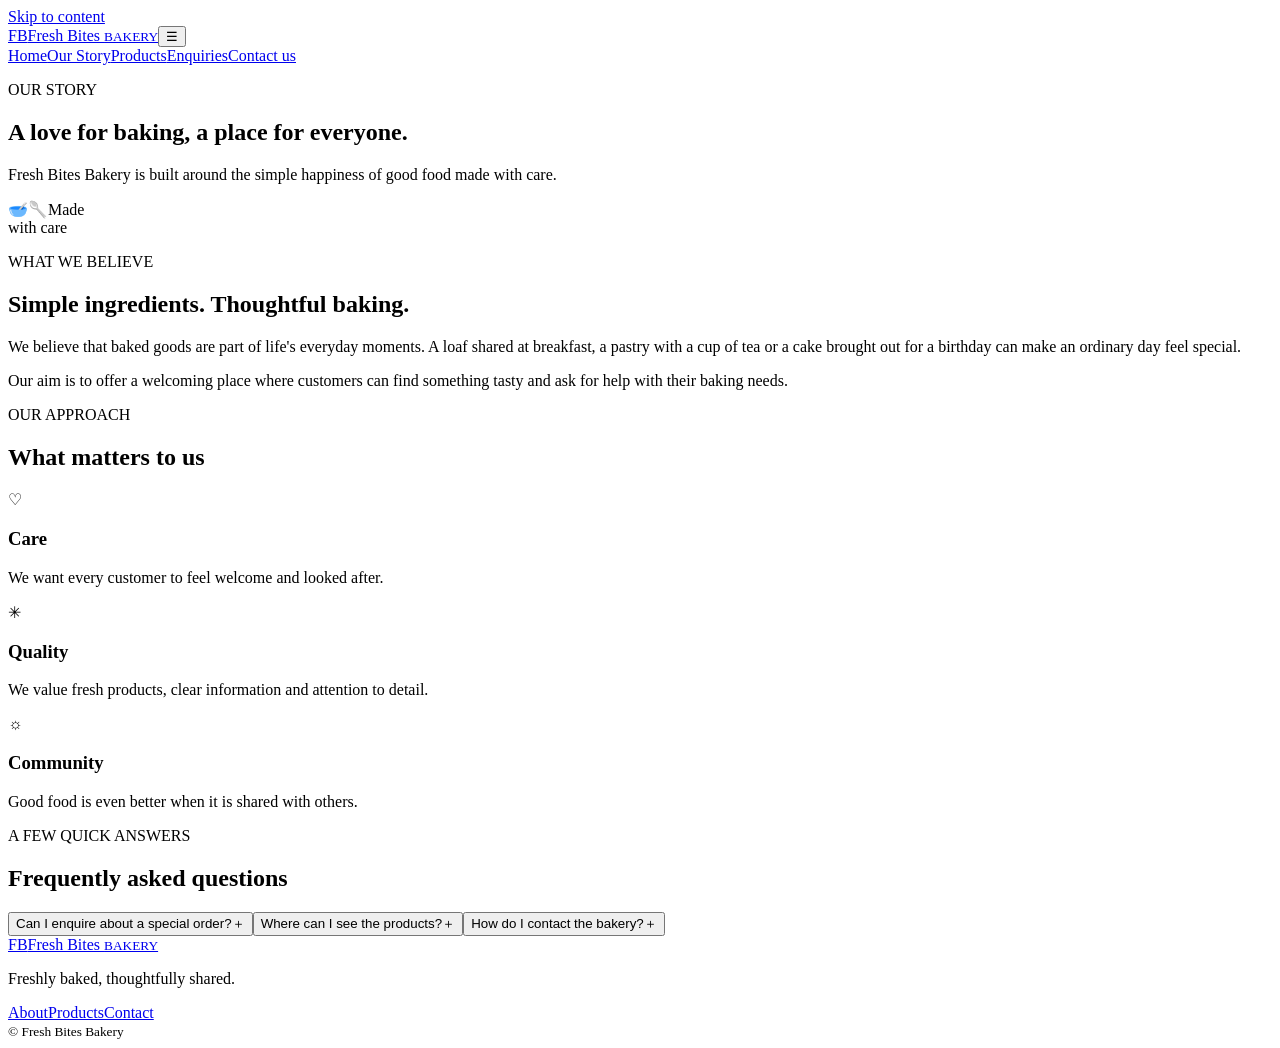
==== about.html @ 4c778be9 "feat: add bakery story and FAQ page" ====
<!doctype html>
<html lang="en"><head><meta charset="utf-8"><meta name="viewport" content="width=device-width, initial-scale=1"><meta name="description" content="Learn about Fresh Bites Bakery and our love of fresh baking and sharing good food."><title>Our Story | Fresh Bites Bakery</title><link rel="stylesheet" href="css/style.css"><script src="js/script.js" defer></script></head>
<body><a class="skip-link" href="#main">Skip to content</a><header class="site-header"><a class="brand" href="index.html"><span class="brand-mark">FB</span><span>Fresh Bites <small>BAKERY</small></span></a><button class="menu-toggle" aria-expanded="false" aria-controls="primary-nav" aria-label="Open navigation">☰</button><nav id="primary-nav" class="primary-nav" aria-label="Main navigation"><a href="index.html">Home</a><a aria-current="page" href="about.html">Our Story</a><a href="products.html">Products</a><a href="enquiry.html">Enquiries</a><a class="nav-cta" href="contact.html">Contact us</a></nav></header>
<main id="main"><section class="page-hero"><p class="eyebrow">OUR STORY</p><h1>A love for baking, a place for everyone.</h1><p>Fresh Bites Bakery is built around the simple happiness of good food made with care.</p></section>
<section class="section split-section"><div class="story-art" role="img" aria-label="Illustration of a bakery mixing bowl and whisk"><span>🥣</span><span>🥄</span><span class="story-stamp">Made<br>with care</span></div><div><p class="eyebrow">WHAT WE BELIEVE</p><h2>Simple ingredients. Thoughtful baking.</h2><p>We believe that baked goods are part of life's everyday moments. A loaf shared at breakfast, a pastry with a cup of tea or a cake brought out for a birthday can make an ordinary day feel special.</p><p>Our aim is to offer a welcoming place where customers can find something tasty and ask for help with their baking needs.</p></div></section>
<section class="section section-tint"><div class="section-heading"><div><p class="eyebrow">OUR APPROACH</p><h2>What matters to us</h2></div></div><div class="values-grid"><article><span>♡</span><h3>Care</h3><p>We want every customer to feel welcome and looked after.</p></article><article><span>✳</span><h3>Quality</h3><p>We value fresh products, clear information and attention to detail.</p></article><article><span>☼</span><h3>Community</h3><p>Good food is even better when it is shared with others.</p></article></div></section>
<section class="section faq-section"><p class="eyebrow">A FEW QUICK ANSWERS</p><h2>Frequently asked questions</h2><div class="accordion"><button class="accordion-trigger" aria-expanded="false">Can I enquire about a special order?<span>＋</span></button><div class="accordion-panel" hidden><p>Yes. Use the enquiry form and include the product, quantity and date you have in mind. The bakery can then respond with availability and details.</p></div><button class="accordion-trigger" aria-expanded="false">Where can I see the products?<span>＋</span></button><div class="accordion-panel" hidden><p>Visit the Products page for an overview of the product categories.</p></div><button class="accordion-trigger" aria-expanded="false">How do I contact the bakery?<span>＋</span></button><div class="accordion-panel" hidden><p>Use the Contact page to send a general message or enquiry.</p></div></div></section></main>
<footer class="site-footer"><a class="brand brand-footer" href="index.html"><span class="brand-mark">FB</span><span>Fresh Bites <small>BAKERY</small></span></a><p>Freshly baked, thoughtfully shared.</p><div class="footer-links"><a href="about.html">About</a><a href="products.html">Products</a><a href="contact.html">Contact</a></div><small>© <span data-year></span> Fresh Bites Bakery</small></footer></body></html>
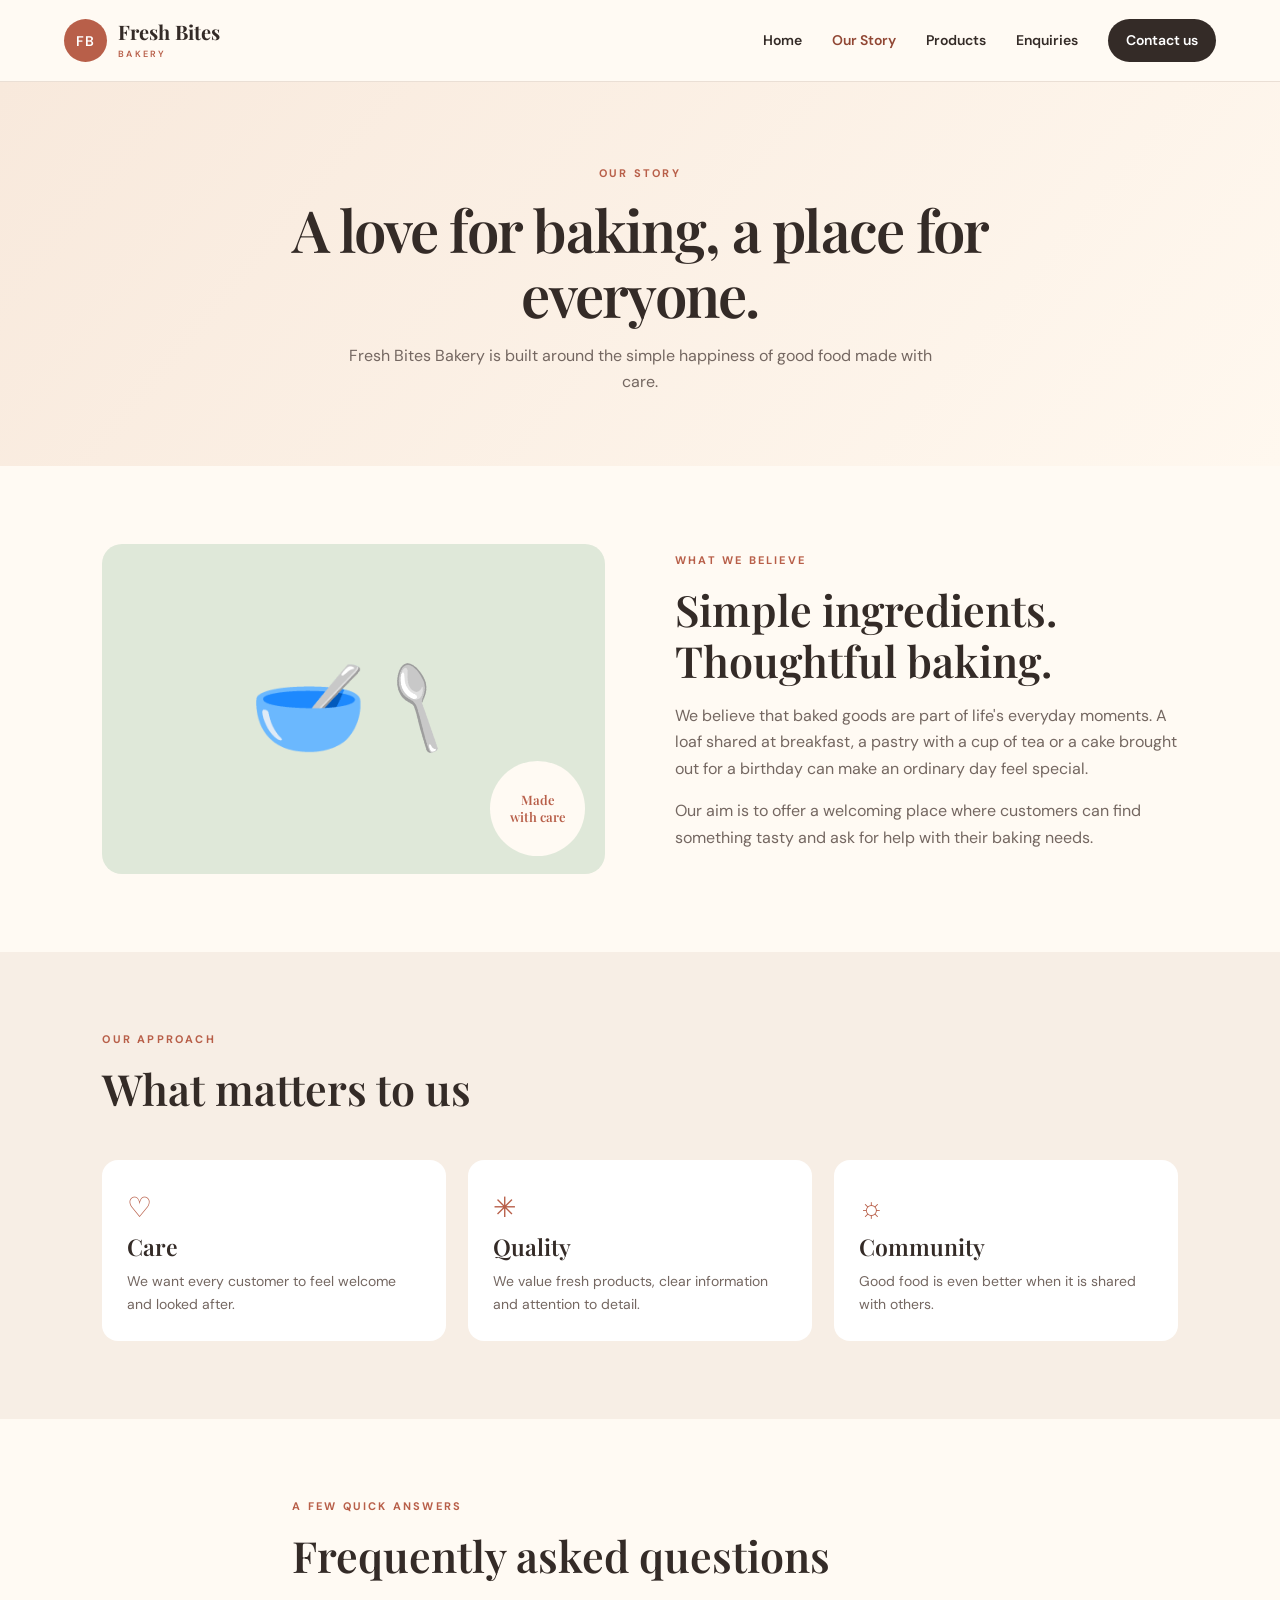
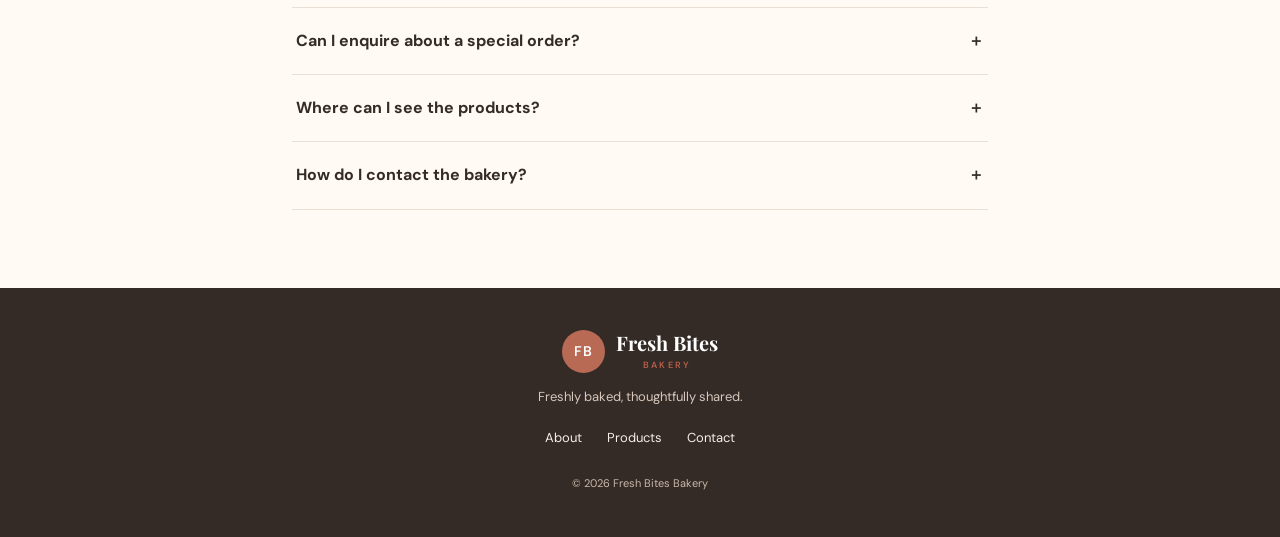
==== commit be32c626: "seo: add canonical and social sharing metadata" ====
--- a/about.html
+++ b/about.html
@@ -1,5 +1,5 @@
 <!doctype html>
-<html lang="en"><head><meta charset="utf-8"><meta name="viewport" content="width=device-width, initial-scale=1"><meta name="description" content="Learn about Fresh Bites Bakery and our love of fresh baking and sharing good food."><title>Our Story | Fresh Bites Bakery</title><link rel="stylesheet" href="css/style.css"><script src="js/script.js" defer></script></head>
+<html lang="en"><head><meta charset="utf-8"><meta name="viewport" content="width=device-width, initial-scale=1"><meta name="description" content="Learn about Fresh Bites Bakery and our love of fresh baking and sharing good food."><title>Our Story | Fresh Bites Bakery</title><link rel="stylesheet" href="css/style.css"><script src="js/script.js" defer></script><link rel="canonical" href="https://st10502124.github.io/WEDE5020-POE-Part-3-ST10502124/about.html"><meta property="og:type" content="website"><meta property="og:site_name" content="Fresh Bites Bakery"><meta property="og:title" content="Our Story | Fresh Bites Bakery"><meta property="og:description" content="Learn about Fresh Bites Bakery, our values and the care behind our baked goods."><meta property="og:url" content="https://st10502124.github.io/WEDE5020-POE-Part-3-ST10502124/about.html"><meta name="twitter:card" content="summary"><meta name="twitter:title" content="Our Story | Fresh Bites Bakery"><meta name="twitter:description" content="Learn about Fresh Bites Bakery, our values and the care behind our baked goods."></head>
 <body><a class="skip-link" href="#main">Skip to content</a><header class="site-header"><a class="brand" href="index.html"><span class="brand-mark">FB</span><span>Fresh Bites <small>BAKERY</small></span></a><button class="menu-toggle" aria-expanded="false" aria-controls="primary-nav" aria-label="Open navigation">☰</button><nav id="primary-nav" class="primary-nav" aria-label="Main navigation"><a href="index.html">Home</a><a aria-current="page" href="about.html">Our Story</a><a href="products.html">Products</a><a href="enquiry.html">Enquiries</a><a class="nav-cta" href="contact.html">Contact us</a></nav></header>
 <main id="main"><section class="page-hero"><p class="eyebrow">OUR STORY</p><h1>A love for baking, a place for everyone.</h1><p>Fresh Bites Bakery is built around the simple happiness of good food made with care.</p></section>
 <section class="section split-section"><div class="story-art" role="img" aria-label="Illustration of a bakery mixing bowl and whisk"><span>🥣</span><span>🥄</span><span class="story-stamp">Made<br>with care</span></div><div><p class="eyebrow">WHAT WE BELIEVE</p><h2>Simple ingredients. Thoughtful baking.</h2><p>We believe that baked goods are part of life's everyday moments. A loaf shared at breakfast, a pastry with a cup of tea or a cake brought out for a birthday can make an ordinary day feel special.</p><p>Our aim is to offer a welcoming place where customers can find something tasty and ask for help with their baking needs.</p></div></section>
--- a/css/style.css
+++ b/css/style.css
@@ -0,0 +1,17 @@
+@import url('https://fonts.googleapis.com/css2?family=DM+Sans:wght@400;500;600;700&family=Playfair+Display:wght@500;600;700&display=swap');
+:root{--ink:#342b27;--muted:#746761;--cream:#fffaf3;--paper:#fff;--peach:#f4d7c5;--rose:#b85f49;--rose-dark:#914734;--sage:#dfe8d9;--line:#eadfd5;--shadow:0 16px 45px rgba(65,43,32,.09);--serif:'Playfair Display',Georgia,serif;--sans:'DM Sans',Arial,sans-serif}
+*{box-sizing:border-box}html{scroll-behavior:smooth}body{margin:0;background:var(--cream);color:var(--ink);font-family:var(--sans);font-size:16px;line-height:1.65}a{color:var(--rose-dark)}a:hover{color:var(--rose)}button,input,select,textarea{font:inherit}.skip-link{position:absolute;left:-9999px;top:1rem;background:#fff;padding:.7rem 1rem;z-index:20}.skip-link:focus{left:1rem}.site-header{height:82px;padding:0 max(5vw,24px);display:flex;align-items:center;justify-content:space-between;background:rgba(255,250,243,.96);border-bottom:1px solid var(--line);position:sticky;top:0;z-index:10}.brand{display:flex;gap:11px;align-items:center;text-decoration:none;color:var(--ink);font-family:var(--serif);font-size:20px;font-weight:700;line-height:1.1}.brand small{display:block;font:600 9px var(--sans);letter-spacing:.25em;color:var(--rose);margin-top:5px}.brand-mark{display:grid;place-items:center;width:43px;height:43px;border-radius:50%;background:var(--rose);color:#fff;font:600 14px var(--sans);letter-spacing:.04em}.primary-nav{display:flex;align-items:center;gap:30px}.primary-nav a{text-decoration:none;color:var(--ink);font-size:14px;font-weight:600}.primary-nav a[aria-current=page]{color:var(--rose-dark)}.primary-nav .nav-cta{padding:10px 18px;border-radius:30px;background:var(--ink);color:#fff}.menu-toggle{display:none;border:0;background:transparent;font-size:26px;color:var(--ink)}.hero{min-height:540px;padding:75px max(8vw,28px);display:grid;grid-template-columns:1.05fr .95fr;align-items:center;gap:40px;background:linear-gradient(110deg,#fffaf3 50%,#f8e7d9 50%)}.hero-copy{max-width:570px}.eyebrow{font-size:11px;letter-spacing:.2em;font-weight:700;color:var(--rose);margin:0 0 15px}.hero h1,.page-hero h1{font:600 clamp(42px,5vw,68px)/1.12 var(--serif);letter-spacing:-.03em;margin:0 0 22px}.hero h1 em{color:var(--rose);font-weight:500}.hero-copy>p:not(.eyebrow){max-width:470px;color:var(--muted);font-size:18px}.hero-actions{display:flex;align-items:center;gap:25px;margin-top:30px}.button{display:inline-flex;justify-content:center;align-items:center;border:0;border-radius:30px;padding:13px 23px;text-decoration:none;font-weight:700;font-size:14px;cursor:pointer;transition:transform .2s,background .2s}.button:hover{transform:translateY(-2px)}.button-primary{background:var(--rose);color:white}.button-primary:hover{background:var(--rose-dark);color:white}.button-light{background:white;color:var(--rose-dark)}.text-link{font-size:14px;font-weight:700;text-decoration:none}.hero-art{height:360px;max-width:480px;width:100%;justify-self:center;position:relative;display:grid;place-items:center}.art-sun{position:absolute;width:280px;height:280px;background:#f0c9ad;border-radius:50%;top:25px;right:35px}.art-plate{position:absolute;width:340px;height:210px;border-radius:50%;background:#fff8ee;border:12px solid #e9c6ac;bottom:32px;left:20px;transform:rotate(-10deg);box-shadow:var(--shadow)}.art-loaf,.art-croissant{position:absolute;font-size:120px;filter:drop-shadow(0 12px 8px #9e745044)}.art-loaf{left:95px;top:85px;transform:rotate(-20deg)}.art-croissant{right:65px;bottom:75px;transform:rotate(15deg)}.art-note{position:absolute;right:0;top:35px;background:var(--sage);border-radius:50%;width:95px;height:95px;display:grid;place-items:center;text-align:center;font:600 13px var(--serif);transform:rotate(9deg)}.section{padding:78px max(8vw,28px)}.intro-grid{display:grid;grid-template-columns:1fr 1fr;gap:70px;align-items:center}.section h2,.form-layout h2{font:600 clamp(30px,3.5vw,43px)/1.2 var(--serif);margin:0 0 15px}.intro-grid>p{color:var(--muted);max-width:540px}.section-tint{background:#f7eee5}.section-heading{display:flex;justify-content:space-between;align-items:end;gap:20px;margin-bottom:30px}.feature-grid,.values-grid{display:grid;grid-template-columns:repeat(3,1fr);gap:22px}.feature-card{background:#fff;border-radius:18px;padding:18px 22px 25px;box-shadow:0 8px 25px #4b32200a}.food-art{height:160px;border-radius:13px;display:grid;place-items:center;font-size:78px;margin-bottom:22px}.food-bread{background:#f5e1c9}.food-cake{background:#f3d9dc}.food-pastry{background:#e4eadc}.feature-card h3,.values-grid h3{font:600 23px var(--serif);margin:0 0 8px}.feature-card p,.values-grid p{color:var(--muted);font-size:14px;margin:0}.callout{margin:70px max(5vw,20px);padding:45px 55px;border-radius:20px;background:var(--rose-dark);color:white;display:flex;align-items:center;justify-content:space-between;gap:30px}.callout .eyebrow{color:#f4c7b5}.callout h2{margin-bottom:8px}.callout p:last-child{margin:0;color:#f7e3d9}.site-footer{padding:42px max(5vw,24px);background:#342b27;color:#f8eee5;text-align:center}.brand-footer{justify-content:center;color:white}.brand-footer .brand-mark{background:#b96a54}.site-footer>p{color:#d8c7bc;font-size:13px}.footer-links{display:flex;justify-content:center;gap:25px;margin:20px}.footer-links a{color:#f8eee5;text-decoration:none;font-size:13px}.site-footer>small{color:#cbb8aa;font-size:11px}.page-hero{text-align:center;padding:82px 24px 70px;background:linear-gradient(130deg,#f8e9dc,#fff8ef)}.page-hero h1{font-size:clamp(40px,5vw,58px);max-width:780px;margin:0 auto 16px}.page-hero>p:last-child{max-width:620px;margin:0 auto;color:var(--muted)}.split-section{display:grid;grid-template-columns:1fr 1fr;gap:70px;align-items:center}.story-art{height:330px;border-radius:20px;background:var(--sage);display:flex;align-items:center;justify-content:center;gap:10px;position:relative;font-size:95px}.story-art span:nth-child(2){font-size:65px;transform:rotate(25deg)}.story-stamp{position:absolute!important;right:20px;bottom:18px;width:95px;height:95px;border-radius:50%;background:#fffaf3;display:grid;place-items:center;text-align:center;font:600 13px var(--serif);font-size:13px!important;color:var(--rose)}.split-section p:not(.eyebrow){color:var(--muted)}.values-grid article{padding:25px;background:#fff;border-radius:16px}.values-grid article>span{font-size:28px;color:var(--rose)}.faq-section{max-width:900px;margin:auto}.faq-section h2{margin-bottom:25px}.accordion{border-top:1px solid var(--line)}.accordion-trigger{width:100%;padding:20px 4px;border:0;border-bottom:1px solid var(--line);background:transparent;display:flex;justify-content:space-between;text-align:left;font-weight:700;color:var(--ink);cursor:pointer}.accordion-panel{padding:0 5px 15px;color:var(--muted)}.product-tools{display:flex;align-items:center;gap:12px;flex-wrap:wrap}.search-label{font-weight:700}.product-tools input,.product-tools select,.form-row input,.form-row select,.form-row textarea{border:1px solid #d9ccc1;background:white;border-radius:9px;padding:12px 13px;color:var(--ink);min-height:46px}.product-tools input{flex:1;min-width:220px}.product-tools select{min-width:170px}.result-count{font-size:13px;color:var(--muted);margin:16px 0}.product-grid{display:grid;grid-template-columns:repeat(2,1fr);gap:22px}.product-card{display:grid;grid-template-columns:150px 1fr;background:white;border:1px solid var(--line);border-radius:16px;overflow:hidden}.product-emoji{display:grid;place-items:center;background:#f5e5d6;font-size:65px}.product-info{padding:20px}.product-tag{font-size:10px;letter-spacing:.16em;color:var(--rose);font-weight:700}.product-info h2{font:600 24px var(--serif);margin:5px 0}.product-info p{font-size:13px;color:var(--muted);margin:0 0 12px}.product-info a{font-size:12px;font-weight:700;text-decoration:none}.empty-state{padding:25px;text-align:center;color:var(--muted)}.form-layout{display:grid;grid-template-columns:.8fr 1.2fr;gap:65px;align-items:start}.form-layout>div>p:not(.eyebrow){color:var(--muted)}.form-note{padding:20px;background:#f3e8dc;border-radius:13px;margin-top:25px}.form-note p{margin:6px 0 0;color:var(--muted);font-size:14px}.contact-form{padding:28px;background:#fff;border:1px solid var(--line);border-radius:17px;box-shadow:var(--shadow)}.form-row{display:flex;flex-direction:column;gap:6px;margin-bottom:16px}.form-row label{font-size:13px;font-weight:700}.form-row textarea{resize:vertical}.form-row input:focus,.form-row select:focus,.form-row textarea:focus,.product-tools input:focus,.product-tools select:focus{outline:3px solid #b85f4933;border-color:var(--rose)}.form-status{font-size:14px;font-weight:600;color:var(--rose-dark)}.form-disclaimer{font-size:11px;color:var(--muted);margin-bottom:0}.sr-only{position:absolute;width:1px;height:1px;padding:0;margin:-1px;overflow:hidden;clip:rect(0,0,0,0);white-space:nowrap;border:0}
+@media(max-width:800px){.site-header{height:72px}.menu-toggle{display:block}.primary-nav{display:none;position:absolute;top:71px;left:0;right:0;background:var(--cream);padding:20px 25px 25px;box-shadow:var(--shadow);flex-direction:column;align-items:stretch;gap:18px}.primary-nav.is-open{display:flex}.primary-nav .nav-cta{text-align:center}.hero{grid-template-columns:1fr;padding-top:65px;padding-bottom:45px}.hero-art{height:290px}.art-sun{width:220px;height:220px}.art-plate{width:280px;height:170px}.art-loaf,.art-croissant{font-size:90px}.intro-grid,.split-section,.form-layout{grid-template-columns:1fr;gap:28px}.feature-grid,.values-grid{grid-template-columns:1fr 1fr}.product-grid{grid-template-columns:1fr}.callout{margin:35px 20px;padding:32px;align-items:flex-start;flex-direction:column}.section{padding:58px 25px}}
+@media(max-width:520px){.hero h1{font-size:43px}.hero-actions{align-items:flex-start;flex-direction:column;gap:15px}.hero-art{transform:scale(.9);margin:-10px 0}.feature-grid,.values-grid{grid-template-columns:1fr}.section-heading{align-items:flex-start;flex-direction:column}.product-card{grid-template-columns:100px 1fr}.product-emoji{font-size:45px}.product-info{padding:14px}.product-info h2{font-size:21px}.contact-form{padding:20px}.page-hero{padding-top:60px}.footer-links{gap:15px}}
+@media(prefers-reduced-motion:reduce){html{scroll-behavior:auto}*,*::before,*::after{transition:none!important;animation:none!important}}
+
+/* Part 3 enhancements: product sorting and accessible image lightbox */
+#product-sort{min-height:44px;padding:.65rem .85rem;border:1px solid var(--line);border-radius:8px;background:#fff;color:var(--ink)}
+.product-photo,.feature-image,.hero-photo img{cursor:zoom-in;transition:transform .25s ease,filter .25s ease}
+.product-photo:hover,.feature-image:hover,.hero-photo img:hover{transform:scale(1.015);filter:saturate(1.06)}
+.image-lightbox{width:min(92vw,900px);max-width:900px;max-height:90vh;padding:1rem;border:0;border-radius:14px;background:#fffaf3;box-shadow:0 20px 70px rgba(0,0,0,.35)}
+.image-lightbox::backdrop{background:rgba(30,22,18,.82)}
+.image-lightbox img{display:block;max-width:100%;max-height:72vh;margin:auto;object-fit:contain;border-radius:8px}
+.image-lightbox p{margin:.7rem 2.5rem 0;text-align:center;color:var(--muted)}
+.lightbox-close{position:absolute;top:.5rem;right:.65rem;width:40px;height:40px;border:0;border-radius:50%;background:var(--rose);color:white;font-size:1.6rem;cursor:pointer}
+@media(prefers-reduced-motion:reduce){.product-photo,.feature-image,.hero-photo img{transition:none}}
